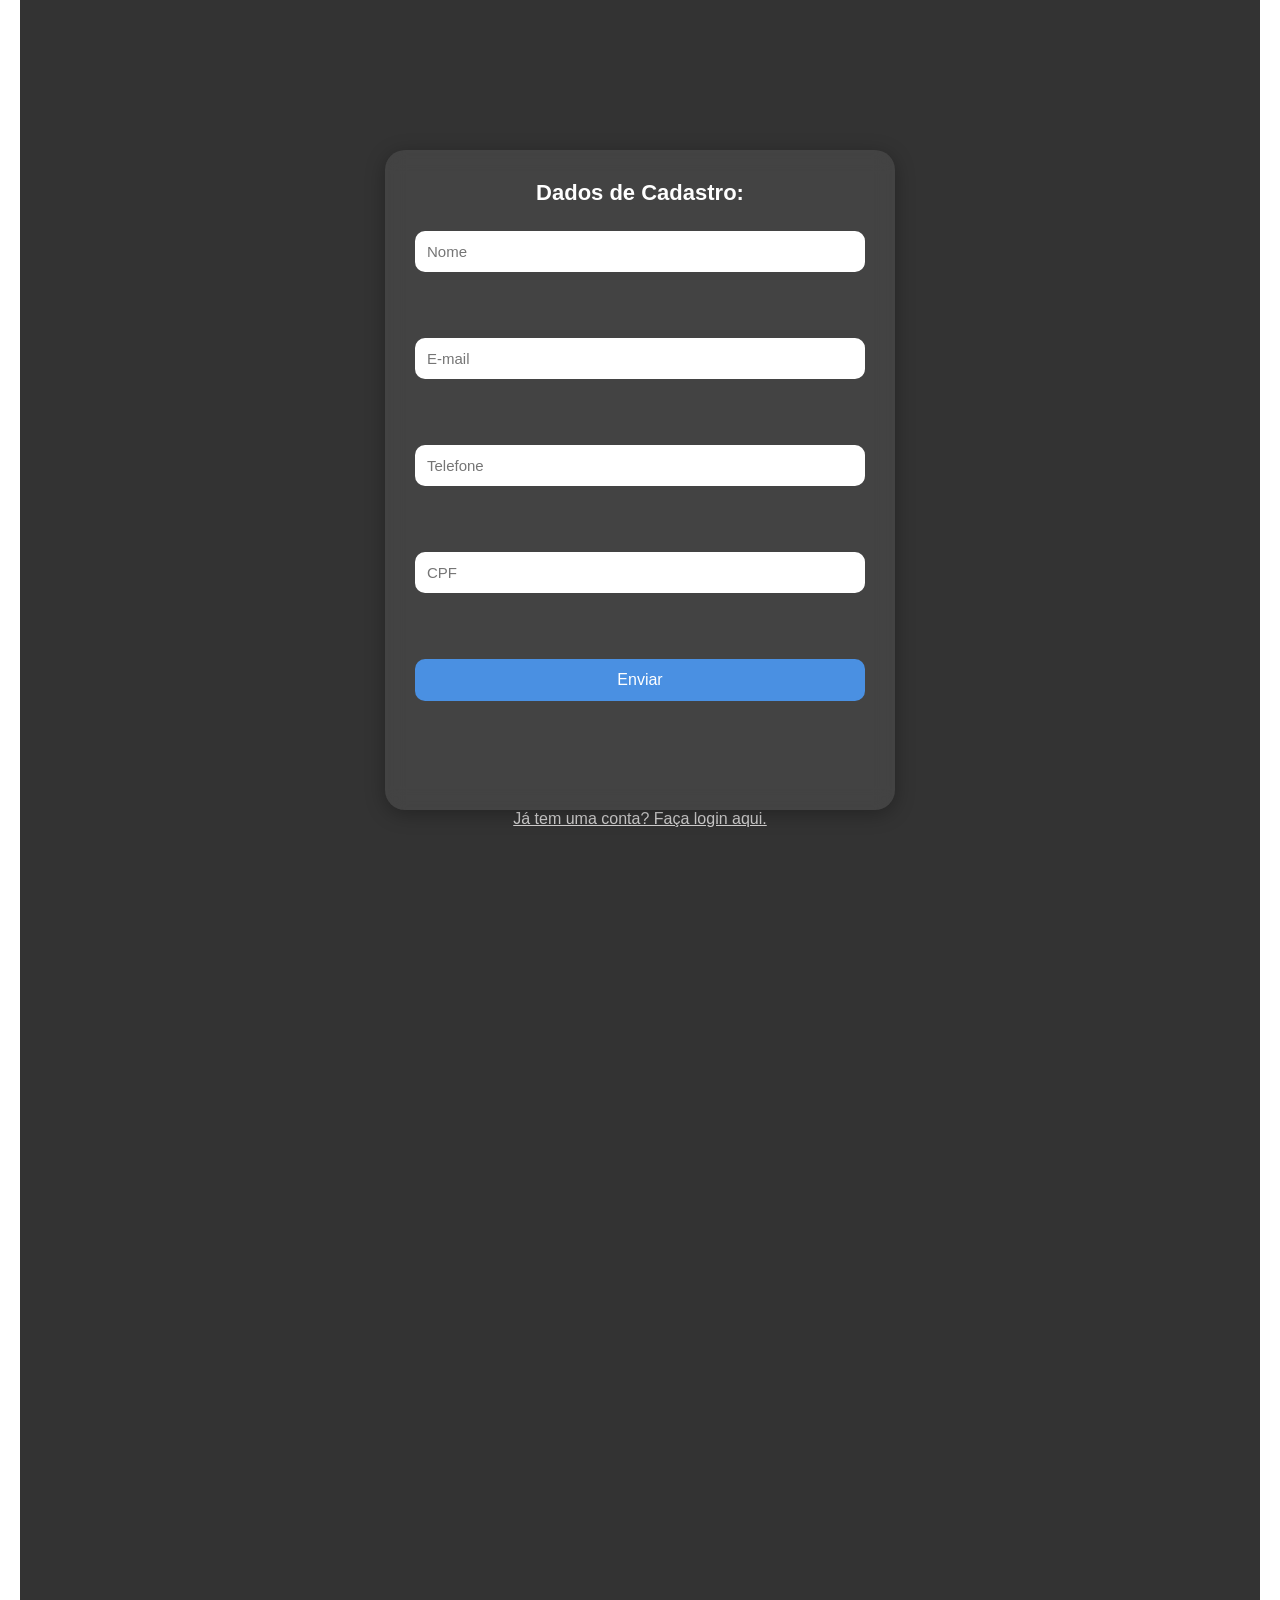
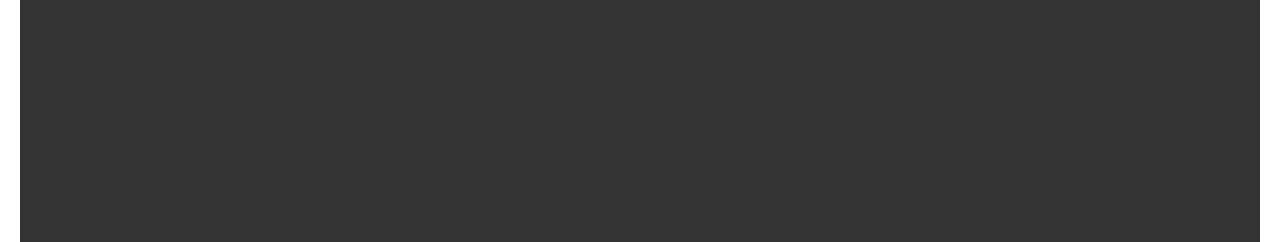
==== Models/cadastro.html @ 3f988c7c "primeiro commit" ====
<!DOCTYPE html>
<html lang="pt-br">
<head>
    <meta charset="UTF-8">
    <meta name="viewport" content="width=device-width, initial-scale=1.0">
    <link rel="stylesheet" href="../Styles/style_Cadastro.css">
    <link rel="stylesheet" href="../Styles/style_principal.css">

    <title>Cadastro</title>
</head>
<body>
    <div class="overlay">
        <form id="frmCadastro">
            <p>Dados de Cadastro:</p>
            <input  id="nome" placeholder="Nome"><br><br>
            <input  id="email"type="email" placeholder="E-mail"><br><br>
            <input  id="telefone"  type="tel" placeholder="Telefone"><br><br>
            <input  id="cpf" type="text" placeholder="CPF"><br><br>
            <button id= "btnEnviar" type="submit">Enviar</button>
            <p id="msgStatus"></p>
        </form>
            <a href="../Models/login.html">Já tem uma conta? Faça login aqui.</a>
    </div>
            <script src="../Scripts/storage.js"></script>
            <script src="../Scripts/cadastro.js"></script>

</body>
</html>
---- Styles/style_Cadastro.css ----
/* Caixa central */
form {
 
    background: rgba(255, 255, 255, 0.08);
    backdrop-filter: blur(10px);
 
    width: 450px;
    padding: 30px;
    height: 600px;
    border-radius: 20px;
    box-shadow: 0 4px 20px rgba(0,0,0,0.3);
 
    display: flex;
    flex-direction: column;
    gap: 15px;
}
 
form p {
    margin: 0 0 10px;
    text-align: center;
    color: white;
    font-size: 22px;
    font-weight: bold;
}
 
input {
    padding: 12px;
    border: none;
    border-radius: 10px;
    outline: none;
    font-size: 15px;
}
 
button {
    padding: 12px;
    border: none;
    border-radius: 10px;
    background: #4a90e2;
    color: white;
    font-size: 16px;
    cursor: pointer;
    transition: 0.3s;
}
 
button:hover {
    background: #357abd;
}
 
.teste button{
    position: absolute;
    top: 770px;
    left: 45%;
}



.overlay a {
    text-align: center;
    color: #f7f5f5d2;
    font-size: 16px;
}

 
.overlay a:hover {
    color: #6785e8f6;
   

}
---- Styles/style_principal.css ----
body {
    font-family: Arial, sans-serif;
    background-image: url('../Resources/Gemini_Generated_Image_siiffmsiiffmsiif.png');
    margin: 0;
    padding: 0 20px 20px ;
    max-width: 100%;
    max-height: 100%;

    height: 10vh;
}


.overlay{
  width: 100%;
  height: 188vh;

  background: rgba(0, 0, 0, 0.801);

  display: flex;
  flex-direction: column;

  padding-top: 150px;
  align-items: center;

  color: white;

  text-align: center;
}

.search-box input{
   background-color: #cbc8c85b;
    color: #f5f2f2bc;
    width: 690px;
    height: 32px;
    border-radius: 15px;
    border: none;
    position: absolute;
    top: 70px;
    left: 28%;
}

.search-box button {
    background-color: #cbc8c800;
    color: #ffffffac;
    width: 87px;
    height: 21px;
    border: none;
    border-radius: 10px;
    position: absolute;
    top: 76px;
    left: 67%;
}

.search-box button:hover {
    background-color: #cbc8c83e;
    color: #d1ceced3;
    cursor: pointer;
    transition: 0.3s;
}
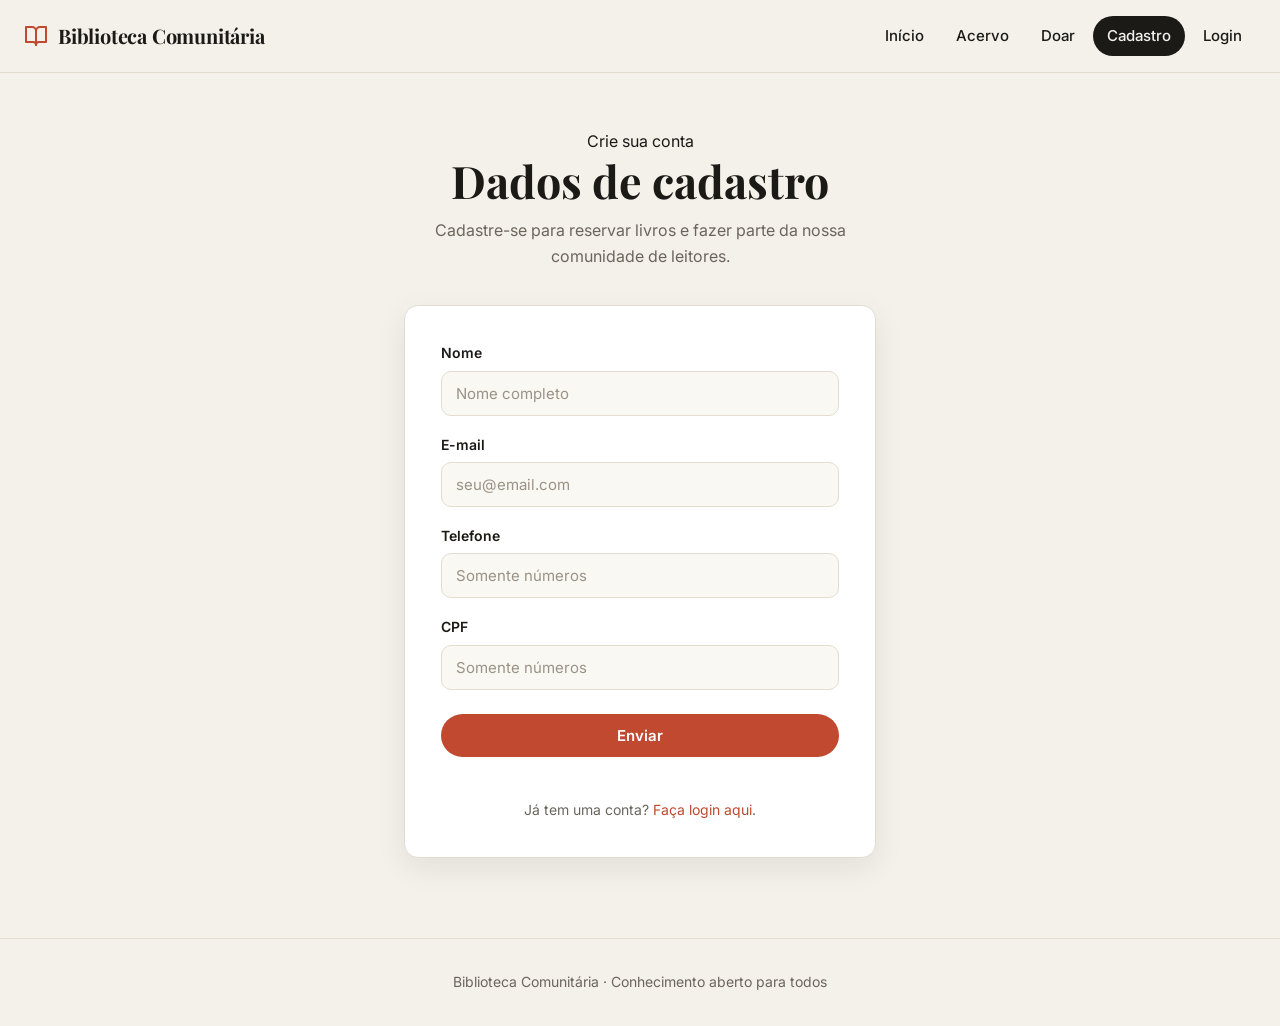
==== commit afb0bd33: "feat: enhance Doacao page with navbar and footer; update Home page title Co-authored-by: Leonardo Di" ====
--- a/Models/cadastro.html
+++ b/Models/cadastro.html
@@ -3,27 +3,71 @@
 <head>
     <meta charset="UTF-8">
     <meta name="viewport" content="width=device-width, initial-scale=1.0">
+    <link rel="stylesheet" href="../Styles/style_principal.css">
     <link rel="stylesheet" href="../Styles/style_Cadastro.css">
-    <link rel="stylesheet" href="../Styles/style_principal.css">
-
-    <title>Cadastro</title>
+    <title>Cadastro | Biblioteca Comunitária</title>
 </head>
 <body>
-    <div class="overlay">
-        <form id="frmCadastro">
-            <p>Dados de Cadastro:</p>
-            <input  id="nome" placeholder="Nome"><br><br>
-            <input  id="email"type="email" placeholder="E-mail"><br><br>
-            <input  id="telefone"  type="tel" placeholder="Telefone"><br><br>
-            <input  id="cpf" type="text" placeholder="CPF"><br><br>
-            <button id= "btnEnviar" type="submit">Enviar</button>
-            <p id="msgStatus"></p>
-        </form>
-            <a href="../Models/login.html">Já tem uma conta? Faça login aqui.</a>
-    </div>
-            <script src="../Scripts/storage.js"></script>
-            <script src="../Scripts/cadastro.js"></script>
 
+    <!-- NAVBAR -->
+    <nav class="navbar">
+        <a class="brand" href="Home.html">
+            <svg viewBox="0 0 24 24" fill="none" stroke="currentColor" stroke-width="2" stroke-linecap="round" stroke-linejoin="round" aria-hidden="true">
+                <path d="M2 3h6a4 4 0 0 1 4 4v14a3 3 0 0 0-3-3H2z"></path>
+                <path d="M22 3h-6a4 4 0 0 0-4 4v14a3 3 0 0 1 3-3h7z"></path>
+            </svg>
+            Biblioteca Comunitária
+        </a>
+        <ul class="nav-links">
+            <li><a href="Home.html">Início</a></li>
+            <li><a href="acervo.html">Acervo</a></li>
+            <li><a href="Doacao.html">Doar</a></li>
+            <li><a href="cadastro.html" class="active">Cadastro</a></li>
+            <li><a href="login.html">Login</a></li>
+        </ul>
+    </nav>
+
+    <main class="container form-page">
+        <div class="form-intro">
+            <span class="eyebrow">Crie sua conta</span>
+            <h1>Dados de cadastro</h1>
+            <p>Cadastre-se para reservar livros e fazer parte da nossa comunidade de leitores.</p>
+        </div>
+
+        <div class="form-card">
+            <form id="frmCadastro">
+                <div class="field">
+                    <label for="nome">Nome</label>
+                    <input id="nome" placeholder="Nome completo">
+                </div>
+
+                <div class="field">
+                    <label for="email">E-mail</label>
+                    <input id="email" type="email" placeholder="seu@email.com">
+                </div>
+
+                <div class="field">
+                    <label for="telefone">Telefone</label>
+                    <input id="telefone" type="tel" placeholder="Somente números">
+                </div>
+
+                <div class="field">
+                    <label for="cpf">CPF</label>
+                    <input id="cpf" type="text" placeholder="Somente números">
+                </div>
+
+                <button id="btnEnviar" type="submit" class="btn">Enviar</button>
+                <p id="msgStatus" class="msg-status"></p>
+            </form>
+            <p class="form-footer-link">Já tem uma conta? <a href="login.html">Faça login aqui</a>.</p>
+        </div>
+    </main>
+
+    <footer class="site-footer">
+        Biblioteca Comunitária &middot; Conhecimento aberto para todos
+    </footer>
+
+    <script src="../Scripts/storage.js"></script>
+    <script src="../Scripts/cadastro.js"></script>
 </body>
 </html>
- 
--- a/Styles/style_principal.css
+++ b/Styles/style_principal.css
@@ -1,61 +1,192 @@
-body {
-    font-family: Arial, sans-serif;
-    background-image: url('../Resources/Gemini_Generated_Image_siiffmsiiffmsiif.png');
-    margin: 0;
-    padding: 0 20px 20px ;
-    max-width: 100%;
-    max-height: 100%;
+/* =========================================================
+   TEMA COMPARTILHADO - Biblioteca Comunitária
+   Estética editorial: papel/creme, tinta escura, acento terracota
+   ========================================================= */
 
-    height: 10vh;
+@import url('https://fonts.googleapis.com/css2?family=Inter:wght@400;500;600&family=Playfair+Display:wght@500;600;700&display=swap');
+
+:root {
+    --bg: #f4f1ea;
+    --surface: #ffffff;
+    --surface-soft: #faf8f3;
+    --ink: #1c1a17;
+    --muted: #6b655c;
+    --accent: #c0492f;
+    --accent-dark: #9c3823;
+    --border: #e3ddd0;
+    --radius: 14px;
+    --shadow: 0 10px 30px rgba(28, 26, 23, 0.08);
+    --serif: 'Playfair Display', Georgia, serif;
+    --sans: 'Inter', Arial, sans-serif;
 }
 
-
-.overlay{
-  width: 100%;
-  height: 188vh;
-
-  background: rgba(0, 0, 0, 0.801);
-
-  display: flex;
-  flex-direction: column;
-
-  padding-top: 150px;
-  align-items: center;
-
-  color: white;
-
-  text-align: center;
+* {
+    box-sizing: border-box;
 }
 
-.search-box input{
-   background-color: #cbc8c85b;
-    color: #f5f2f2bc;
-    width: 690px;
-    height: 32px;
-    border-radius: 15px;
-    border: none;
-    position: absolute;
-    top: 70px;
-    left: 28%;
+html {
+    background: var(--bg);
 }
 
-.search-box button {
-    background-color: #cbc8c800;
-    color: #ffffffac;
-    width: 87px;
-    height: 21px;
-    border: none;
-    border-radius: 10px;
-    position: absolute;
-    top: 76px;
-    left: 67%;
+body {
+    margin: 0;
+    padding: 0;
+    font-family: var(--sans);
+    background: var(--bg);
+    color: var(--ink);
+    line-height: 1.6;
+    min-height: 100vh;
 }
 
-.search-box button:hover {
-    background-color: #cbc8c83e;
-    color: #d1ceced3;
-    cursor: pointer;
-    transition: 0.3s;
+h1, h2, h3 {
+    font-family: var(--serif);
+    color: var(--ink);
+    line-height: 1.15;
+    margin: 0 0 0.5em;
+    text-wrap: balance;
 }
 
+p {
+    color: var(--muted);
+    text-wrap: pretty;
+}
 
+a {
+    color: var(--accent);
+    text-decoration: none;
+}
+
+/* ===================== NAVBAR ===================== */
+.navbar {
+    position: sticky;
+    top: 0;
+    z-index: 50;
+    display: flex;
+    align-items: center;
+    justify-content: space-between;
+    gap: 16px;
+    padding: 16px 24px;
+    background: rgba(244, 241, 234, 0.85);
+    backdrop-filter: blur(10px);
+    border-bottom: 1px solid var(--border);
+}
+
+.navbar .brand {
+    display: flex;
+    align-items: center;
+    gap: 10px;
+    font-family: var(--serif);
+    font-size: 20px;
+    font-weight: 700;
+    color: var(--ink);
+    letter-spacing: -0.01em;
+}
+
+.navbar .brand svg {
+    width: 24px;
+    height: 24px;
+    color: var(--accent);
+}
+
+.nav-links {
+    display: flex;
+    align-items: center;
+    gap: 4px;
+    list-style: none;
+    margin: 0;
+    padding: 0;
+    flex-wrap: wrap;
+    justify-content: flex-end;
+}
+
+.nav-links a {
+    display: inline-block;
+    padding: 8px 14px;
+    border-radius: 999px;
+    color: var(--ink);
+    font-size: 15px;
+    font-weight: 500;
+    transition: background 0.2s, color 0.2s;
+}
+
+.nav-links a:hover {
+    background: rgba(192, 73, 47, 0.1);
+    color: var(--accent);
+}
+
+.nav-links a.active {
+    background: var(--ink);
+    color: var(--bg);
+}
+
+.nav-links a.active:hover {
+    background: var(--ink);
+    color: var(--bg);
+}
+
+/* ===================== BOTÕES ===================== */
+.btn {
+    display: inline-flex;
+    align-items: center;
+    justify-content: center;
+    gap: 8px;
+    padding: 12px 24px;
+    border: none;
+    border-radius: 999px;
+    background: var(--accent);
+    color: #fff;
+    font-family: var(--sans);
+    font-size: 15px;
+    font-weight: 600;
+    cursor: pointer;
+    transition: background 0.2s, transform 0.1s;
+}
+
+.btn:hover {
+    background: var(--accent-dark);
+}
+
+.btn:active {
+    transform: translateY(1px);
+}
+
+.btn-outline {
+    background: transparent;
+    color: var(--ink);
+    border: 1px solid var(--border);
+}
+
+.btn-outline:hover {
+    background: var(--surface);
+    border-color: var(--ink);
+}
+
+/* ===================== LAYOUT ===================== */
+.container {
+    width: 100%;
+    max-width: 1100px;
+    margin: 0 auto;
+    padding: 0 24px;
+}
+
+.site-footer {
+    border-top: 1px solid var(--border);
+    margin-top: 80px;
+    padding: 32px 24px;
+    text-align: center;
+    color: var(--muted);
+    font-size: 14px;
+}
+
+/* ===================== RESPONSIVO ===================== */
+@media (max-width: 640px) {
+    .navbar {
+        flex-direction: column;
+        align-items: stretch;
+        text-align: center;
+    }
+
+    .nav-links {
+        justify-content: center;
+    }
+}
--- a/Styles/style_Cadastro.css
+++ b/Styles/style_Cadastro.css
@@ -1,69 +1,87 @@
+.form-page {
+    padding-top: 56px;
+    max-width: 520px;
+}
 
-/* Caixa central */
-form {
- 
-    background: rgba(255, 255, 255, 0.08);
-    backdrop-filter: blur(10px);
- 
-    width: 450px;
-    padding: 30px;
-    height: 600px;
-    border-radius: 20px;
-    box-shadow: 0 4px 20px rgba(0,0,0,0.3);
- 
+.form-intro {
+    text-align: center;
+    margin-bottom: 36px;
+}
+
+.form-intro h1 {
+    font-size: clamp(2rem, 5vw, 2.8rem);
+    margin-bottom: 12px;
+}
+
+.form-intro p {
+    font-size: 16px;
+    max-width: 420px;
+    margin: 0 auto;
+}
+
+.form-card {
+    background: var(--surface);
+    border: 1px solid var(--border);
+    border-radius: var(--radius);
+    box-shadow: var(--shadow);
+    padding: 36px;
+}
+
+.form-card form {
     display: flex;
     flex-direction: column;
-    gap: 15px;
+    gap: 18px;
 }
- 
-form p {
-    margin: 0 0 10px;
-    text-align: center;
-    color: white;
-    font-size: 22px;
-    font-weight: bold;
+
+.field {
+    display: flex;
+    flex-direction: column;
+    gap: 6px;
 }
- 
-input {
-    padding: 12px;
-    border: none;
+
+.field label {
+    font-size: 14px;
+    font-weight: 600;
+    color: var(--ink);
+}
+
+.form-card input {
+    width: 100%;
+    padding: 12px 14px;
+    border: 1px solid var(--border);
     border-radius: 10px;
+    background: var(--surface-soft);
     outline: none;
     font-size: 15px;
-}
- 
-button {
-    padding: 12px;
-    border: none;
-    border-radius: 10px;
-    background: #4a90e2;
-    color: white;
-    font-size: 16px;
-    cursor: pointer;
-    transition: 0.3s;
-}
- 
-button:hover {
-    background: #357abd;
-}
- 
-.teste button{
-    position: absolute;
-    top: 770px;
-    left: 45%;
+    font-family: var(--sans);
+    color: var(--ink);
+    transition: border-color 0.2s, box-shadow 0.2s;
 }
 
-
-
-.overlay a {
-    text-align: center;
-    color: #f7f5f5d2;
-    font-size: 16px;
+.form-card input::placeholder {
+    color: #9a9286;
 }
 
- 
-.overlay a:hover {
-    color: #6785e8f6;
-   
+.form-card input:focus {
+    border-color: var(--accent);
+    box-shadow: 0 0 0 3px rgba(192, 73, 47, 0.15);
+}
 
-}+.form-card .btn {
+    margin-top: 6px;
+    width: 100%;
+}
+
+.msg-status {
+    text-align: center;
+    margin: 4px 0 0;
+    font-size: 14px;
+    font-weight: 500;
+}
+
+.form-footer-link {
+    text-align: center;
+    margin: 20px 0 0;
+    font-size: 14px;
+    color: var(--muted);
+}
